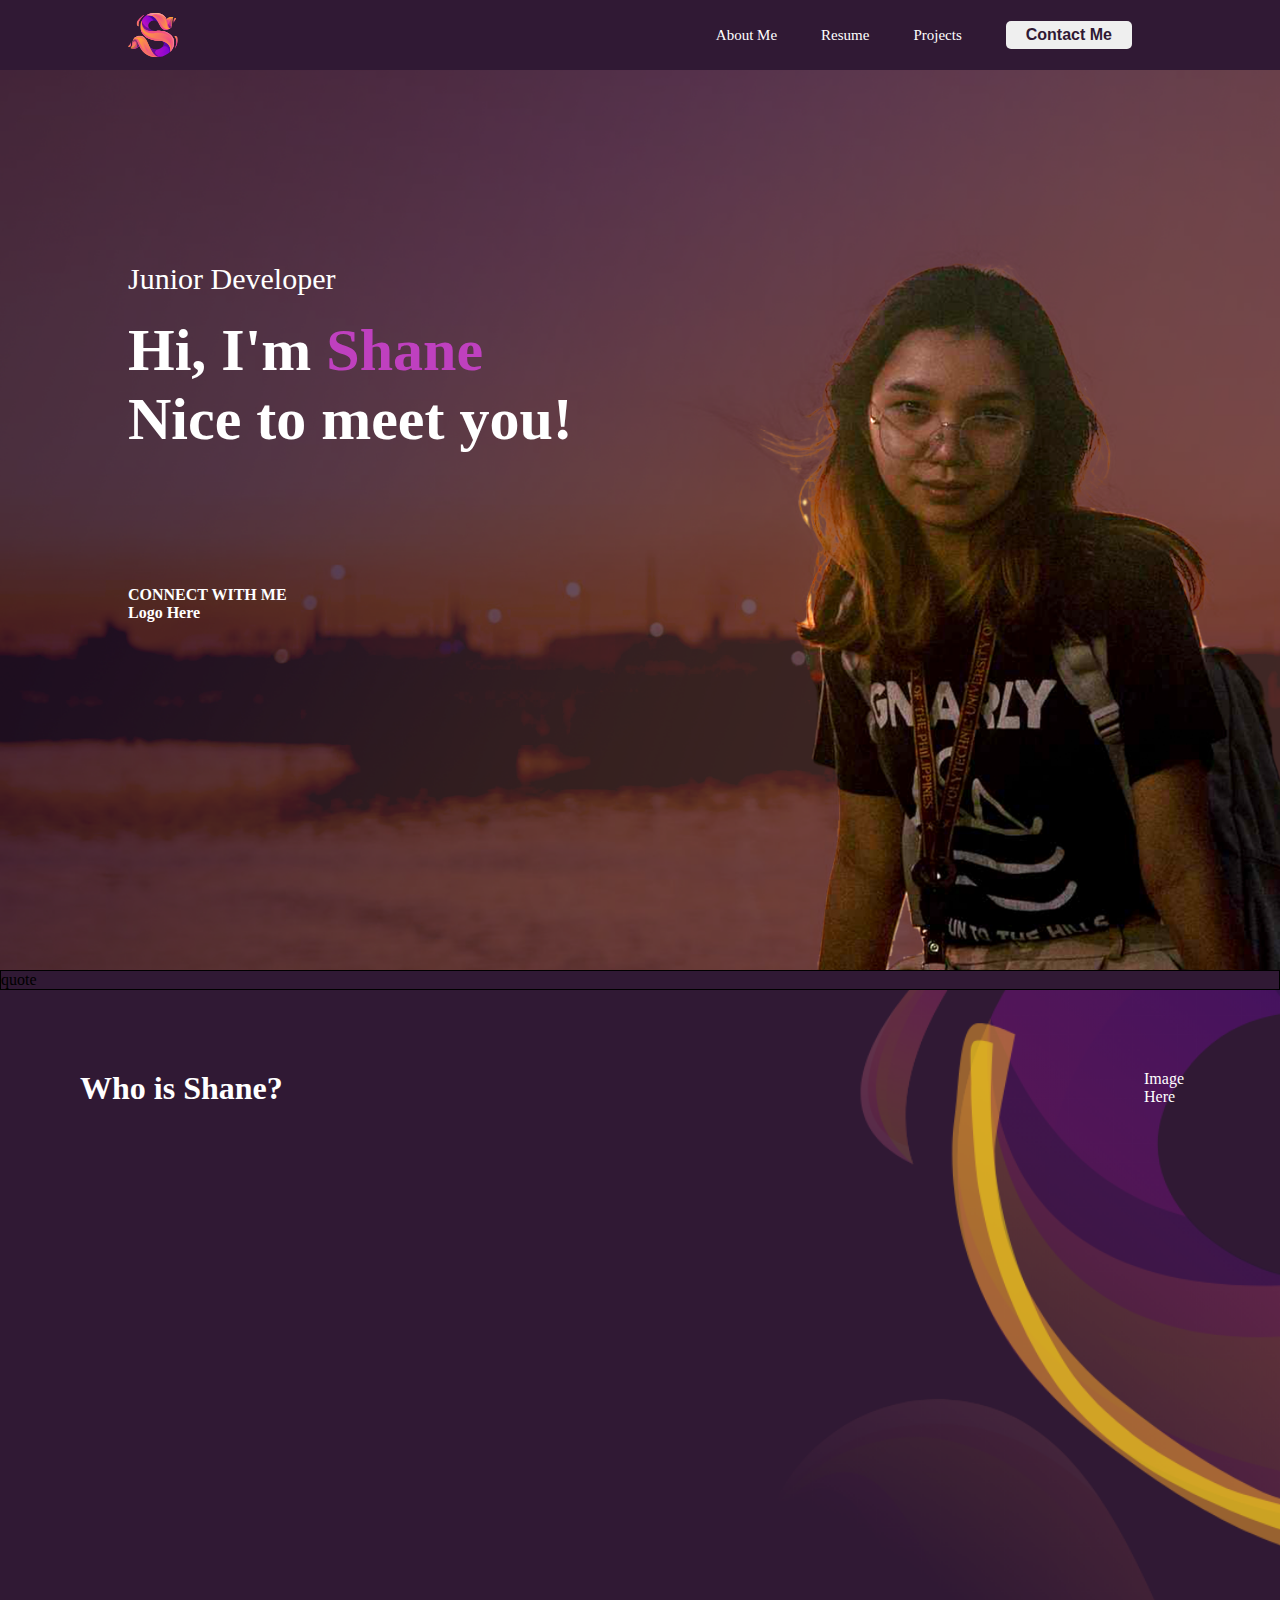
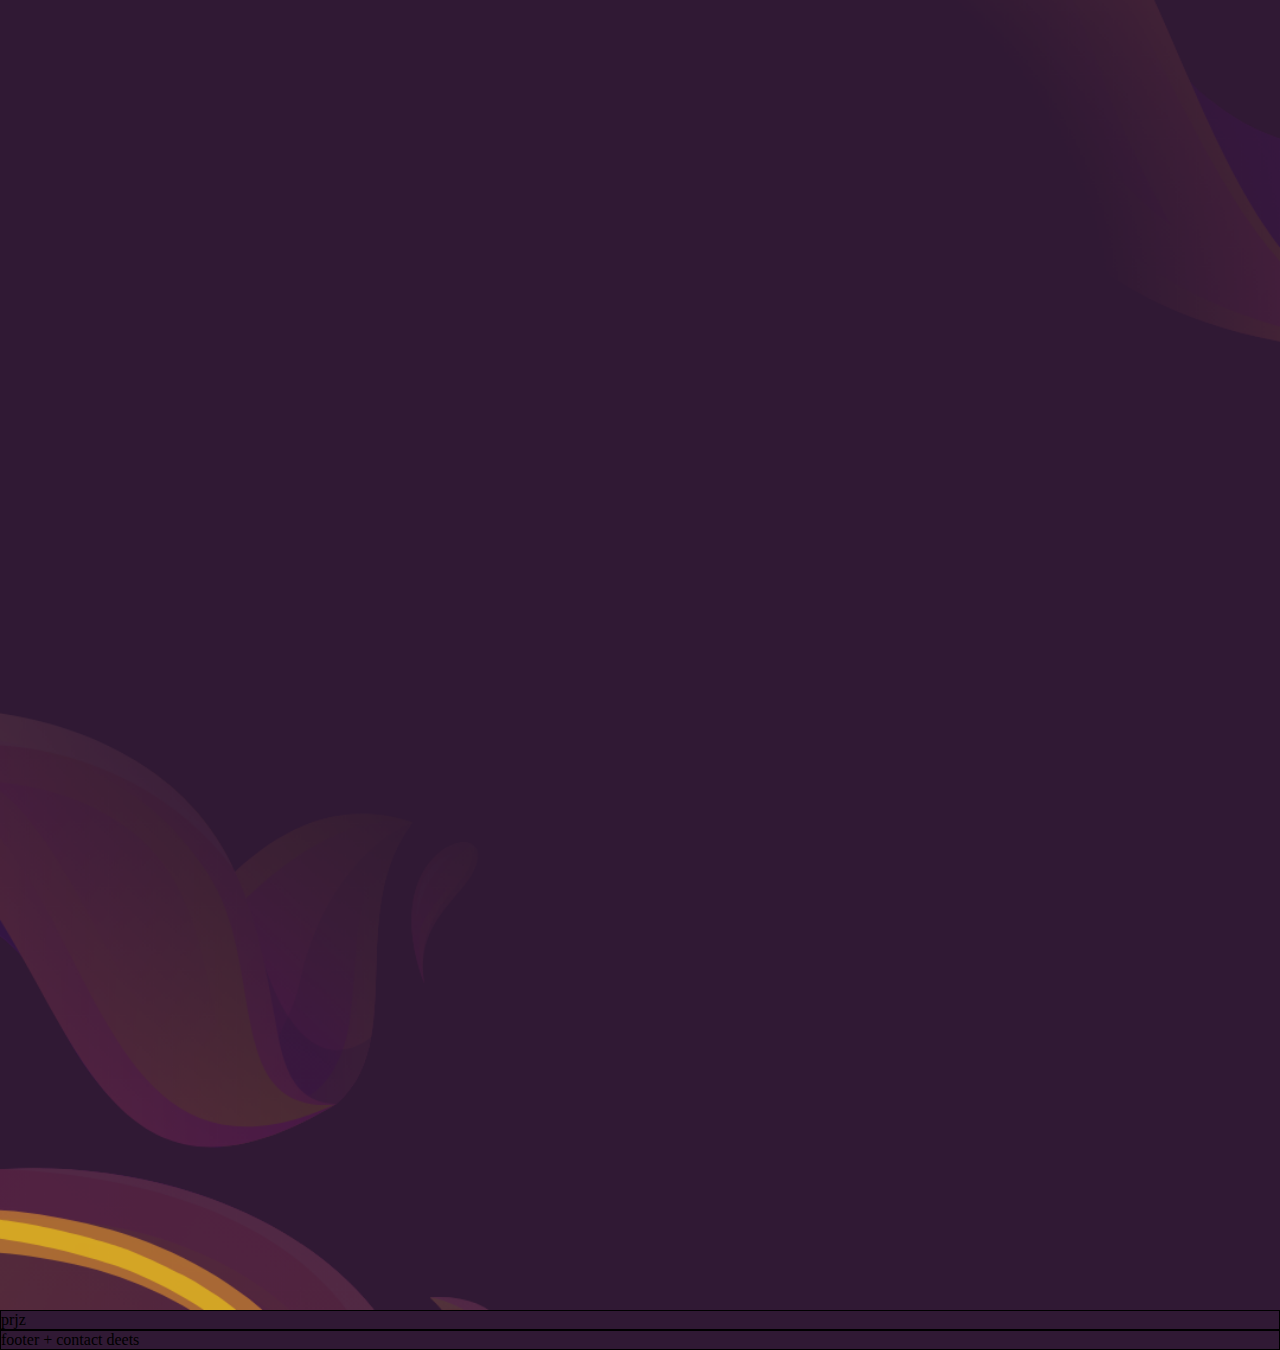
==== index.html @ 04e3bec7 "first commit" ====
<!DOCTYPE html>
<html lang=en>
    <head>
        <title>Shane's Website</title>
        <meta charset="utf-8">
        <meta name="viewport" content="width=device-width, initial-scale=1.0">
        <link rel="stylesheet" href="style.css">
        <link el="stylesheet" href="https://fonts.googleapis.com/css?family=Montserrat">
    </head>

    <body>
        <div class="main">

            <div class="navHeader">

                <img id="logo" src="images/sdr-logo.svg" alt="Shane Logo">
                <ul>
                    <li><a href="">About Me</a></li>
                    <li><a href="">Resume</a></li>
                    <li><a href="">Projects</a></li>
                    <li><button class="contactme">Contact Me</button></li>
                </ul>

            </div>

            <div class="hero">
                <div class="header-text">
                    <p>Junior Developer</p>
                    <h1>Hi, I'm <span>Shane</span><br>Nice to meet you!</h1>
                </div>

                <div class="connect">
                    <p>CONNECT WITH ME</p>
                    <div class="contacts-logo">
                        Logo Here
                    </div>
                </div>
            </div>

            <div class="quote">
                quote
            </div>

            <div class="about">
                <div id="container">
                    <div class="row">
                        <div class="left">
                            <h1>Who is Shane?</h1>
                        </div>

                        <div class="right">
                            Image Here
                        </div>
                    </div>
                </div> 
            </div>

            <div class="projects">
                prjz
            </div>

            <div class="footer">
                footer + contact deets
            </div>

        </div>

    </body>
</html>
---- style.css ----
* {
    margin: 0px;
    padding: 0px;
}

body{
    background-color: #301934;
    font-family: "Montserrat", serif;
}

/* width */
::-webkit-scrollbar {
    width: 0px;
}

.navHeader {
    width: 100;
    display: flex;
    align-items: center;
    justify-content: space-between;
    padding: 10px 10%;
}

#logo{
    width: 50px;
    cursor: pointer;
}

.navHeader ul{
    list-style: none;
    width: 100%;
    text-align: right;
}

.navHeader ul li{
    display: inline-block;
    margin: 10px 20px;
    color: white;
}

.navHeader ul li a{
    color: white;
    font-size: 15px;
    text-decoration: none;
    position: relative;
}

/*Kapag normal*/
.navHeader ul li a::after{
    content: '';
    width: 0;
    height: 2px;
    background-color: aliceblue;
    position: absolute;
    left: 0;
    bottom: -6px;
    transition: 0.5s;
}

/*Kapag naka hover*/
.navHeader ul li a:hover::after{
    width: 100%;
}

.contactme{
    display: flex;
    align-items: center;
    padding: 5px 20px;
    border: 0px;
    outline: 0;
    border-radius: 5px;
    color: #301934;
    font-weight: bold;
    font-size: 16px;
    cursor: pointer;
}

.hero {
    width: 100%;
    height: 100vh;
    background-image: url("images/bg.png");
    background-size: cover;
    background-position: center;
}

.header-text{
    padding: 15% 10%;
    font-size: 30px;
    color: #FFF;
}

.header-text h1{
    margin-top: 20px;
    font-size: 60px;
}

.header-text h1 span{
    color: #BF40BF;
}

.connect{
    padding: 0 10%;
    margin-top: -60px;
    color: #FFF;
    font-weight: bolder;
}


.quote {
    border: 1px black solid;
}

/*---------------ABOUT---------------------*/
.about {   
    width: 100%;
    height: 1920px;
    background-image: url("images/bg-2.png");
    background-size: cover;
    background-position: center;
}

#container{
    padding: 80px 80px;
    color: #fff
}

.row{
    display: flex;
    justify-content: space-between;
    flex-wrap: wrap;
}

.left{
    flex-basis: 60%;
}
/*
.left img{

}*/

.right{
    flex-basis: 5%
}

.skills {
    border: 1px black solid;
}

.projects {
    border: 1px black solid;
}

.footer {
    border: 1px black solid;
}
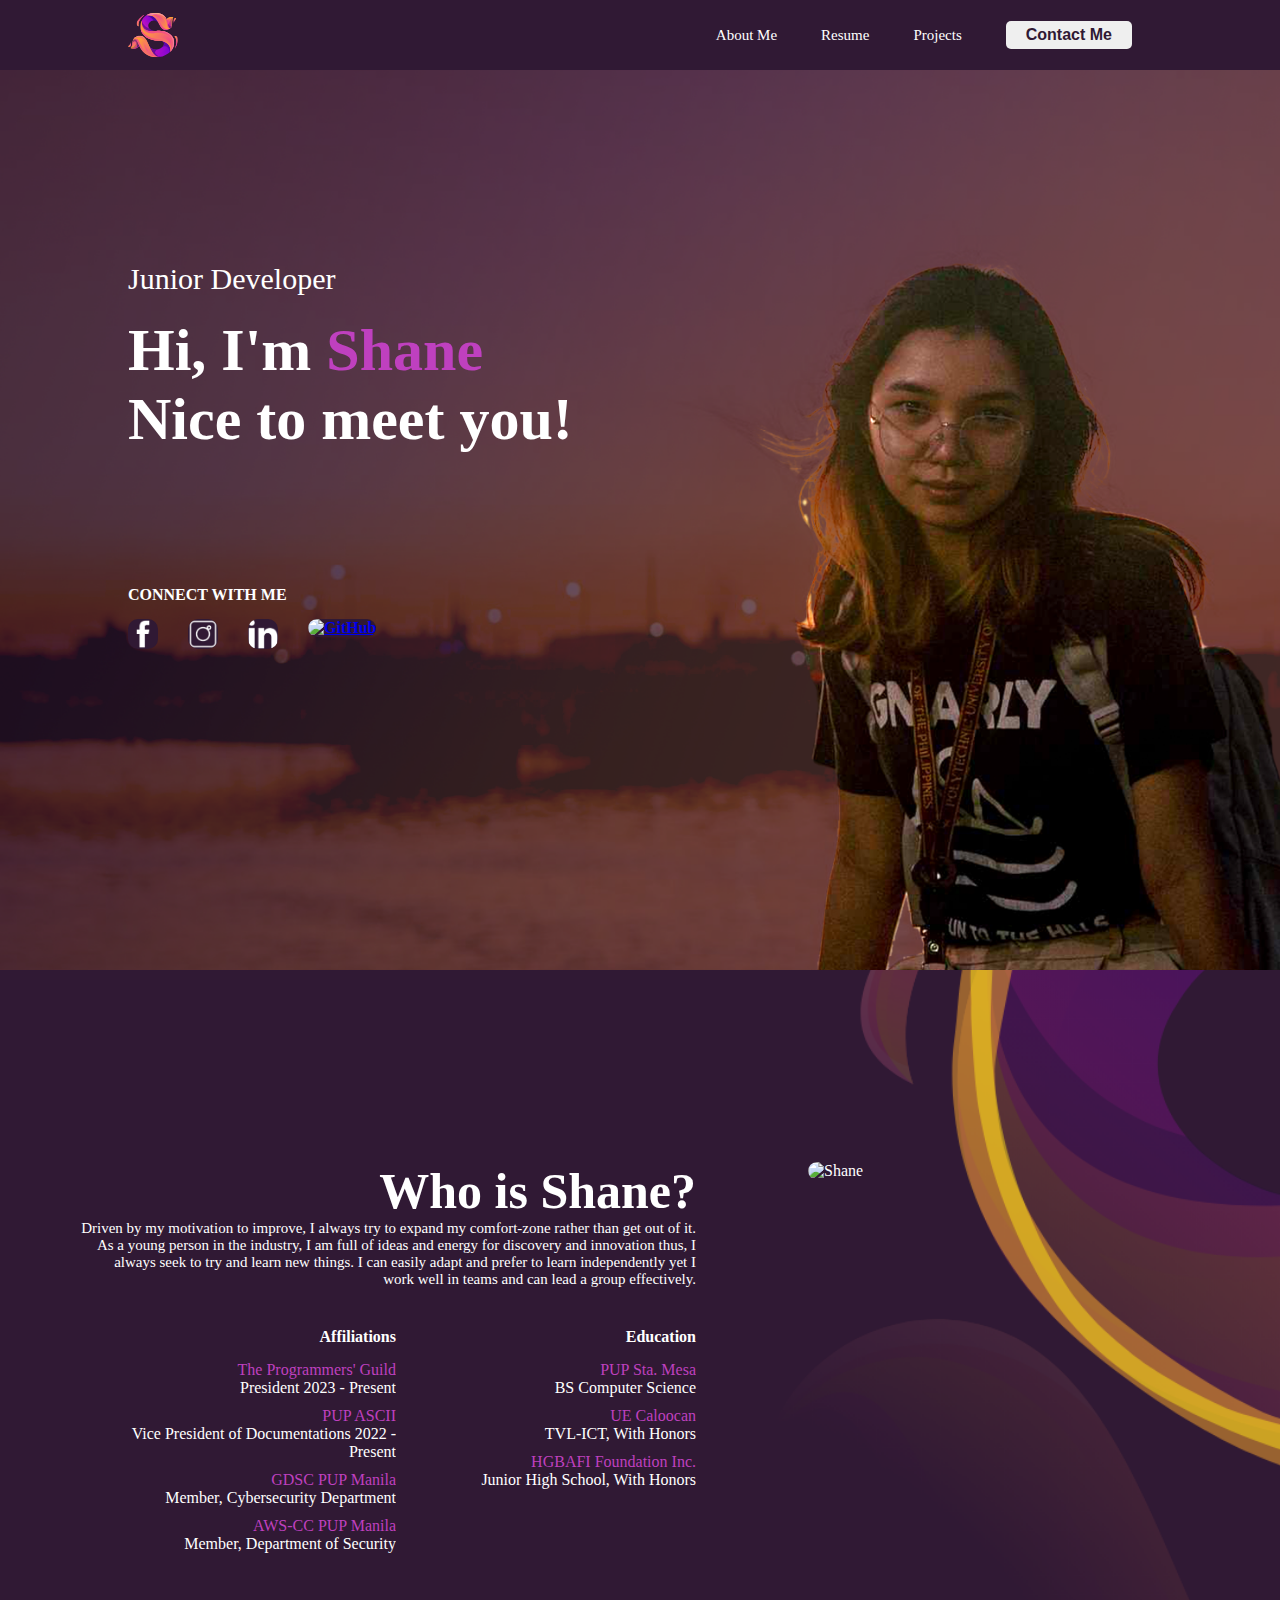
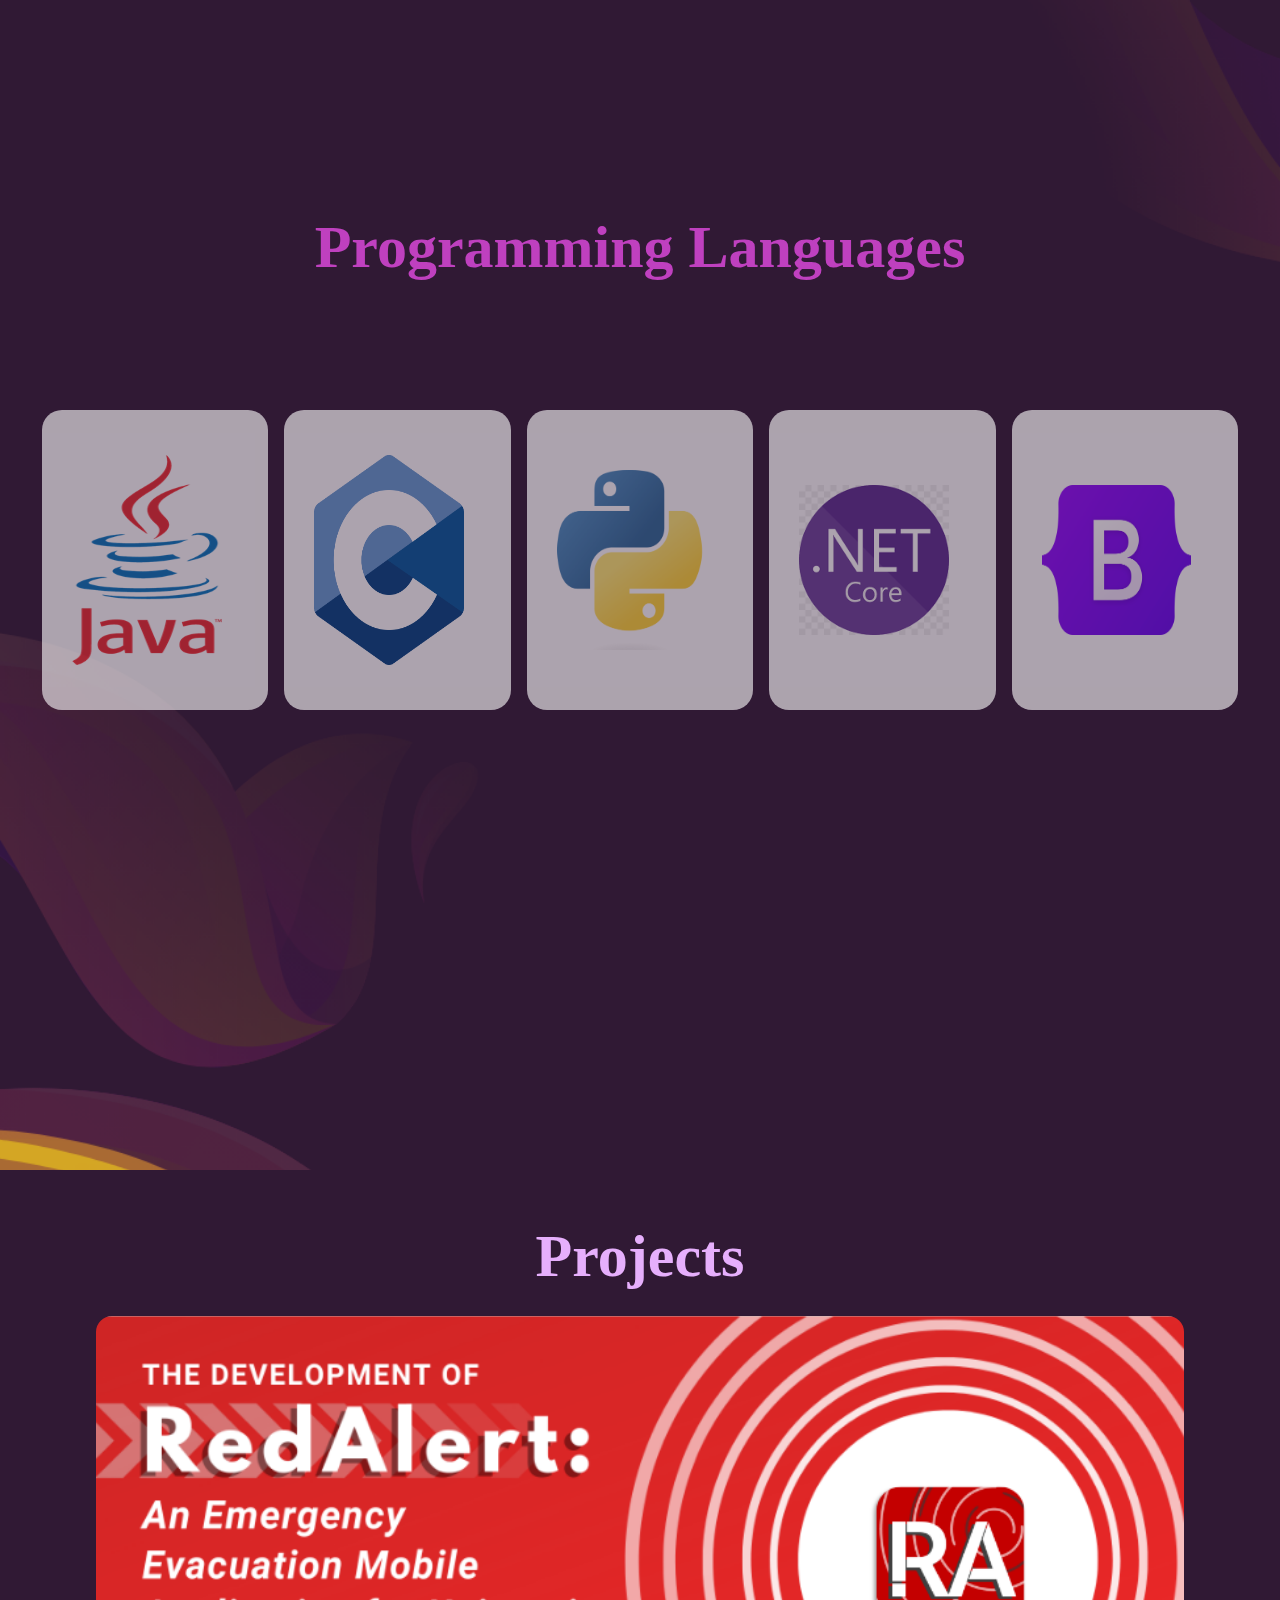
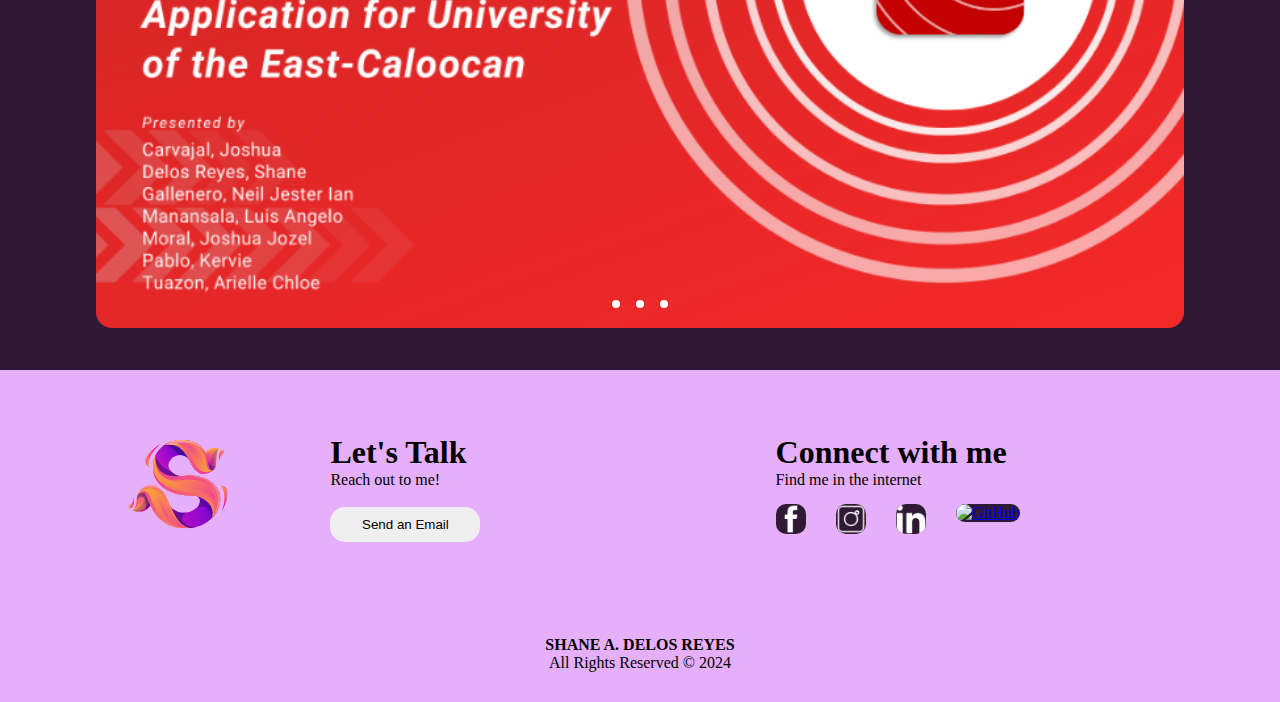
==== commit 81b4cc1d: "complete website" ====
--- a/index.html
+++ b/index.html
@@ -1,24 +1,25 @@
 <!DOCTYPE html>
 <html lang=en>
     <head>
-        <title>Shane's Website</title>
+        <title>Home | Shane's Portfolio</title>
         <meta charset="utf-8">
         <meta name="viewport" content="width=device-width, initial-scale=1.0">
         <link rel="stylesheet" href="style.css">
+        <link rel="icon" type="image/x-icon" href="/images/sdr-logo.svg">
         <link el="stylesheet" href="https://fonts.googleapis.com/css?family=Montserrat">
     </head>
 
     <body>
-        <div class="main">
+        <div class="main" id="main-section">
 
             <div class="navHeader">
 
                 <img id="logo" src="images/sdr-logo.svg" alt="Shane Logo">
                 <ul>
-                    <li><a href="">About Me</a></li>
-                    <li><a href="">Resume</a></li>
-                    <li><a href="">Projects</a></li>
-                    <li><button class="contactme">Contact Me</button></li>
+                    <li><a href="#about-section">About Me</a></li>
+                    <li><a href="resume.html" target="_blank">Resume</a></li>
+                    <li><a href="#project-section">Projects</a></li>
+                    <li><button class="contactme" onclick="window.location.href='#contact-section';">Contact Me</button></li>
                 </ul>
 
             </div>
@@ -30,37 +31,112 @@
                 </div>
 
                 <div class="connect">
-                    <p>CONNECT WITH ME</p>
+                    <p id="connect-text">CONNECT WITH ME</p>
                     <div class="contacts-logo">
-                        Logo Here
+                        <a href="https://www.facebook.com/shadelrey"><img id="fb-logo" src="images/FB.png" alt="Facebook"></a>
+                        <a href="https://www.instagram.com/sha.dlry/"><img id="ig-logo" src="images/IG.png" alt="Instagram"></a>
+                        <a href="https://www.linkedin.com/in/shane-delos-reyes-1b6353242/"><img id="in-logo" src="images/LINKEDIN.png" alt="LinkedIn"></a>
+                        <a href="https://github.com/nesah"><img id="git-logo" src="images/git.png" alt="GitHub"></a>
                     </div>
                 </div>
             </div>
 
-            <div class="quote">
-                quote
-            </div>
-
-            <div class="about">
+            <div class="about" id="about-section">
                 <div id="container">
                     <div class="row">
                         <div class="left">
-                            <h1>Who is Shane?</h1>
+                            <h1 id="subtitle">Who is Shane?</h1>
+                            <p id="description">Driven by my motivation to improve, I always try to expand my comfort-zone rather than get out of it. 
+                                As a young person in the industry, I am full of ideas and energy for discovery and innovation thus, 
+                                I always seek to try and learn new things. I can easily adapt and prefer to learn independently 
+                                yet I work well in teams and can lead a group effectively.</p>
+                                
+                                <div class="tabs">
+                                    <div class="tab-affi">
+                                    <p class="tab-links">Affiliations</p>
+                                    <iframe src="affiliations.html"></iframe>
+                                    </div>    
+
+                                    <div class="tab-educ">
+                                        <p class="tab-links">Education</p>
+                                        <iframe src="educ.html"></iframe>
+                                    </div>
+                                </div>
+                                
+
                         </div>
 
                         <div class="right">
-                            Image Here
+                            <img id="right-img" src="images/Shane Delos Reyes - VP Records.png" alt="Shane">
                         </div>
                     </div>
                 </div> 
+                
+                <h1 class="skills-header">Programming Languages</h1>
+                <div class="programming-skills">
+                    <div class="logo1">
+                        <img id="java" src="images/java.png" alt="Java">
+                    </div>
+                    <div class="logo2">
+                        <img id="C" src="images/C.png" alt="C">
+                    </div>
+                    <div class="logo3">
+                        <img id="python" src="images/python.png" alt="python">
+                    </div>
+                    <div class="logo4">
+                        <img id="dotnet" src="images/net.png" alt=".Net">
+                    </div>
+                    <div class="logo5">
+                        <img id="bootstrap" src="images/bootstrap.png" alt="bootstrap">
+                    </div>
+                </div>
             </div>
 
-            <div class="projects">
-                prjz
+            <div class="projects" id="project-section">
+                <h1 class="proj-header">Projects</h1>
+                <div class="slider-wrapper">
+                    <div class="slider">
+                        <img id="slide1" src="./images/redalert.png" alt="redalert">
+                        <img id="slide2" src="./images/lutong bahay.png" alt="lutongbahay">
+                        <img id="slide3" src="./images/cloudway airlines.png" alt="cloudway">
+                    </div>
+                <div class="slider-nav">
+                    <a href="#proj1"></a>
+                    <a href="#proj2"></a>
+                    <a href="#proj3"></a>                   
+                </div>  
+                </div>
+                
             </div>
 
-            <div class="footer">
-                footer + contact deets
+            <div class="footer" id="contact-section">
+                <div class="contact">
+                    <a href="#main-section"><img id="footer-logo" src="images/sdr-logo.svg" alt="Shane Logo"></a>
+                    
+                    <div class="email">
+                        <h1>Let's Talk</h1>
+                        <p>Reach out to me!</p><br>
+                        <button class="email-button" onclick="location.href='mailto:sdelosreyes0421@gmail.com';">Send an Email</button>
+                    </div>
+
+                    <div class="link-logo">
+                        <h1>Connect with me</h1>
+                        <p>Find me in the internet</p>
+                        <div class="contacts-logo">
+                            <a href="https://www.facebook.com/shadelrey"><img id="fb-logo" src="images/FB.png" alt="Facebook"></a>
+                            <a href="https://www.instagram.com/sha.dlry/"><img id="ig-logo" src="images/IG.png" alt="Instagram"></a>
+                            <a href="https://www.linkedin.com/in/shane-delos-reyes-1b6353242/"><img id="in-logo" src="images/LINKEDIN.png" alt="LinkedIn"></a>
+                            <a href="https://github.com/nesah"><img id="git-logo" src="images/git.png" alt="GitHub"></a>
+                        </div>
+                    </div>
+                     
+                </div>
+                <div class="copyright">
+                    <p id="name">SHANE A. DELOS REYES</p>
+                    All Rights Reserved © 2024
+                </div>  
+            
+
             </div>
 
         </div>
--- a/style.css
+++ b/style.css
@@ -73,6 +73,7 @@
     font-weight: bold;
     font-size: 16px;
     cursor: pointer;
+    transition: scroll;
 }
 
 .hero {
@@ -99,21 +100,35 @@
 }
 
 .connect{
+    display: flex;
+    flex-direction: column;
     padding: 0 10%;
     margin-top: -60px;
     color: #FFF;
     font-weight: bolder;
 }
 
+.contacts-logo{
+    display: flex;
+    margin-left: 0;
+    margin-right: auto;
+}
+
+.connect img{
+    width: 30px;
+    margin: 15px 30px 0 0;
+    border: #fff;
+    border-width: 30px;
+}
 
 .quote {
     border: 1px black solid;
 }
 
-/*---------------ABOUT---------------------*/
+/*---------------ABOUT---------------*/
 .about {   
     width: 100%;
-    height: 1920px;
+    height: 1800px;
     background-image: url("images/bg-2.png");
     background-size: cover;
     background-position: center;
@@ -128,28 +143,229 @@
     display: flex;
     justify-content: space-between;
     flex-wrap: wrap;
+    padding-top: 10%;
 }
 
 .left{
-    flex-basis: 60%;
-}
-/*
-.left img{
-
-}*/
+    flex-basis: 55%;
+    text-align: right;
+}
+
+/*----------------container----------------*/
+#subtitle{
+    font-size: 50px;
+}
+
+#description {
+    font-size: 15px;
+}
+
+.tabs{
+    margin-top: 40px;
+    display: flex;
+    justify-content: right;
+}
+
+.tab-links{
+    margin-left: auto;
+    margin-right: 0;
+    font-size: 16px;
+    cursor: pointer;
+    font-weight: bold;
+}
+
+iframe{
+    border: 0;
+    margin-top: 5px;
+    height: 250px;
+}
 
 .right{
-    flex-basis: 5%
-}
-
-.skills {
-    border: 1px black solid;
-}
-
-.projects {
-    border: 1px black solid;
-}
+    flex-basis: 35%;
+    border-width: 10px;
+    border-color: black;
+    width: 60px;
+    overflow: hidden;
+}
+
+#right-img{
+    width: 110%;
+    border-radius: 20px;
+}
+
+/*----------programming skills------------*/
+
+.skills-header{
+    margin-top: 10%;
+    font-size: 60px;
+    color: #BF40BF;
+    text-align: center;
+}
+
+.programming-skills{
+    display: flex;
+    justify-content: center;
+    align-items: center;
+}
+
+.logo1, .logo2, .logo3, .logo4, .logo5{
+    width: 13%;
+    height: 300px;
+    background-color: #fff;
+    border-radius: 20px;
+    margin: 10% 8px 10% 8px;
+    padding: 0px 30px;
+    opacity: 60%;
+    display: flex;
+    align-items: center;
+}
+
+#java{
+    width: 90%;
+    height: 70%;
+    align-self: center;
+}
+#C{
+    width: 90%;
+    height: 70%;
+    align-self: center;
+}
+#python{
+    width: 90%;
+    height: 60%;
+    align-self: center;
+}
+#dotnet{
+    width: 90%;
+    height: 50%;
+    align-self: center;
+}
+#bootstrap{
+    width: 90%;
+    height: 50%;
+    align-self: center;
+}
+
+/*-----------projects-----------*/
+.proj-header{
+    margin-top: 20px;
+    margin-bottom: 25px;
+    font-size: 60px;
+    color: #E6AFFC;
+    text-align: center;
+}
+
+.projects{
+    background-color: #301934;
+    padding: 2em;
+}
+
+.slider-wrapper{
+    position: relative;
+    max-width: 68rem;
+    margin: 0 auto;
+}
+
+.slider{
+    display: flex;
+    aspect-ratio: 16 / 9;
+    overflow-x: auto;
+    scroll-snap-type: x mandatory;
+    scroll-behavior: smooth;
+    box-shadow: 0 1.5rem 3rem -0.75rem hsla(0, 0%, 0% 0.25);
+    border-radius: 1rem;
+}
+
+.slider img{
+    flex: 1 0 100% ;
+    scroll-snap-align: start;
+    object-fit: cover;
+}
+
+.slider-nav{
+    display: flex;
+    column-gap: 1rem;
+    position: absolute;
+    bottom: 1.25rem;
+    left: 50%;
+    transform: translate(-50%);
+    z-index: 1;
+}
+
+.slider-nav a{
+    width: 0.5rem;
+    height: 0.5rem;
+    border-radius: 50%;
+    background-color: #fff;
+    transition: opacity ease 250ms;
+}
+
+.slider-nav a:hover{
+    opacity: 1;
+}
+
+/*---------footer-----------*/
 
 .footer {
-    border: 1px black solid;
-}+    margin-top: 10px;
+}
+
+.contact{
+    background-color: #E6AFFC;
+    padding: 5% 10%;
+    display: flex;
+    justify-content: center;
+}
+
+.contacts-logo img{
+    width: 30px;
+    margin: 15px 30px 0 0;
+    border: #fff;
+    border-width: 30px;
+    background-color: #301934;
+    border-radius: 10px;
+}
+
+.email{
+    padding: 0 10%;
+    float: left;
+    margin-left: 0;
+    margin-right: auto;
+}
+
+.email-button{
+    padding: 10px;
+    border-radius: 15px;
+    width: 150px;
+    border-width: 0;
+}
+
+.link-logo{
+    padding: 0 10%;
+    margin-right: 0;
+    margin-left: auto;
+}
+
+#footer-logo{
+    width: 100px;
+    cursor: pointer;
+}
+
+.footer-deets{
+    padding: 5% 10%;
+    display: flex;
+    justify-content: center;
+}
+
+.copyright{
+    background-color: #E6AFFC;
+    text-align: center;
+    font-size: 14       px;
+    padding: 30px;
+}
+
+#name{
+    font-weight: bold;
+}
+
+
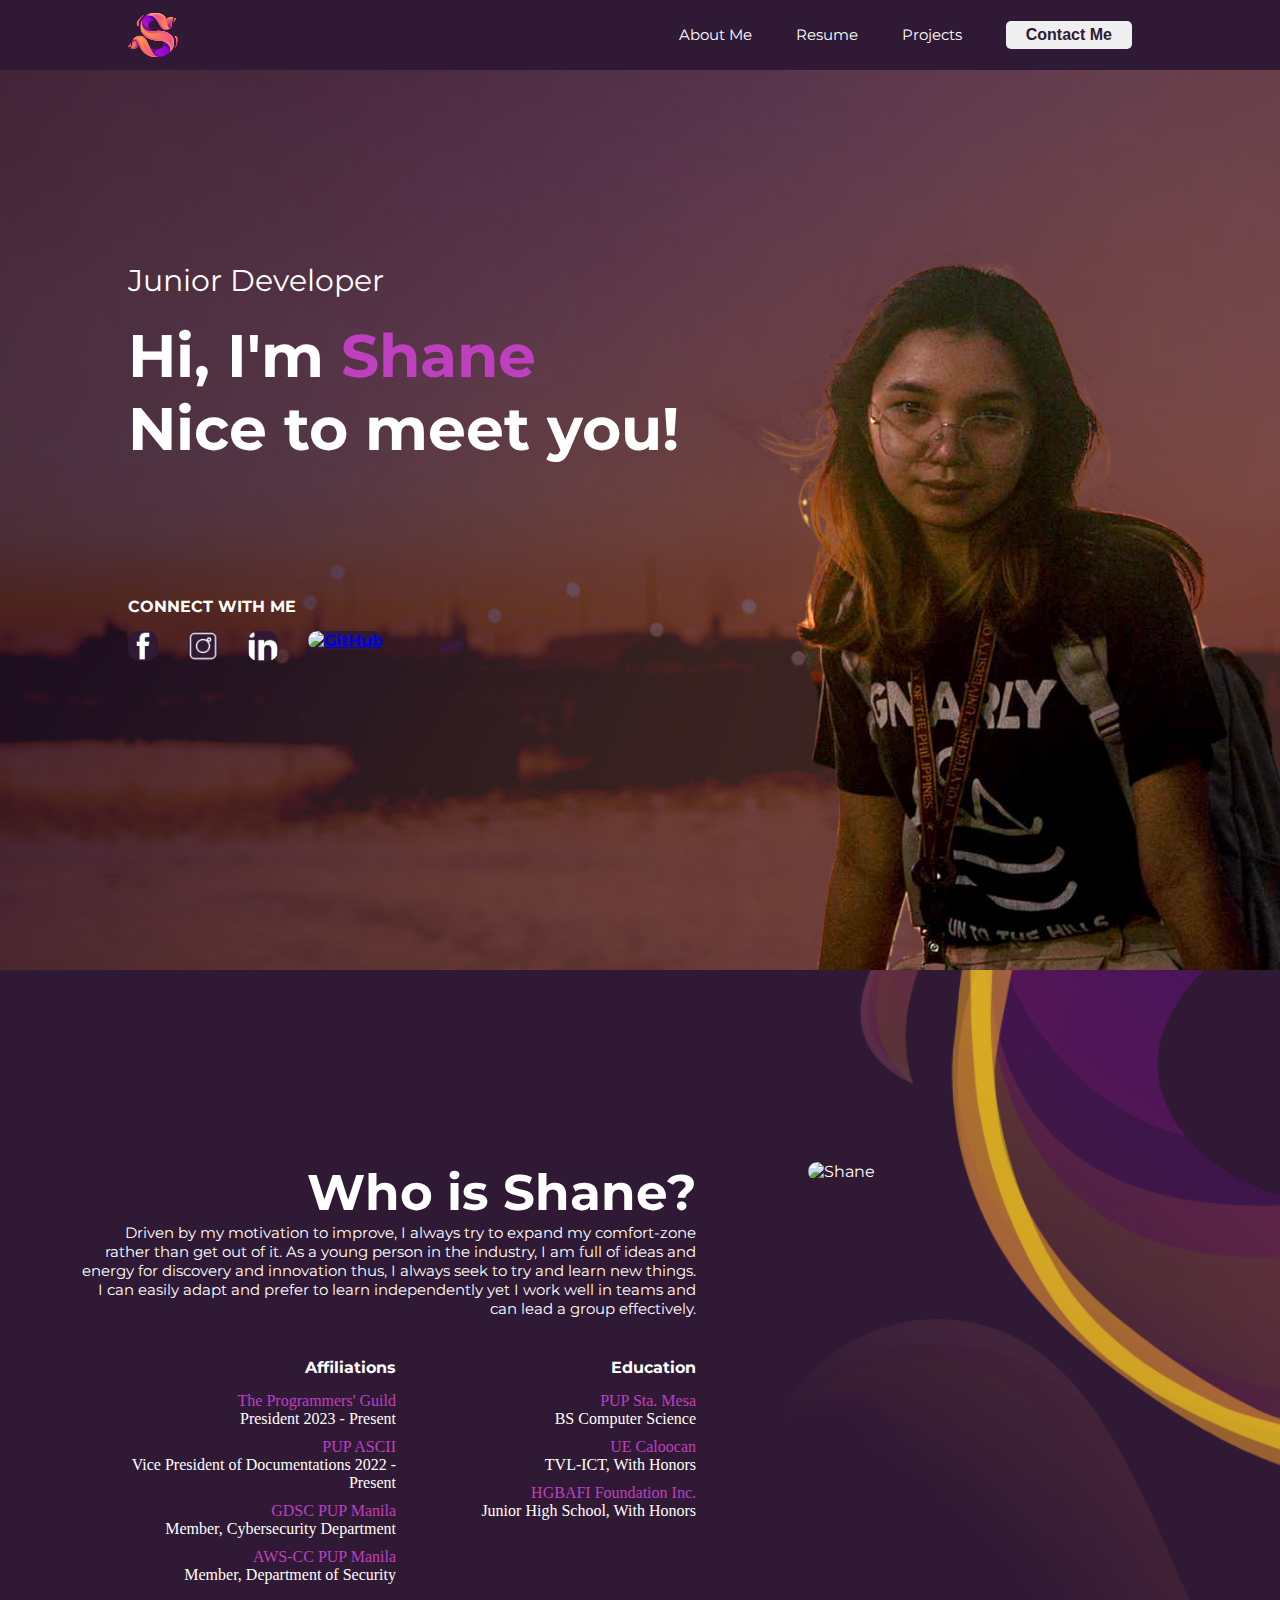
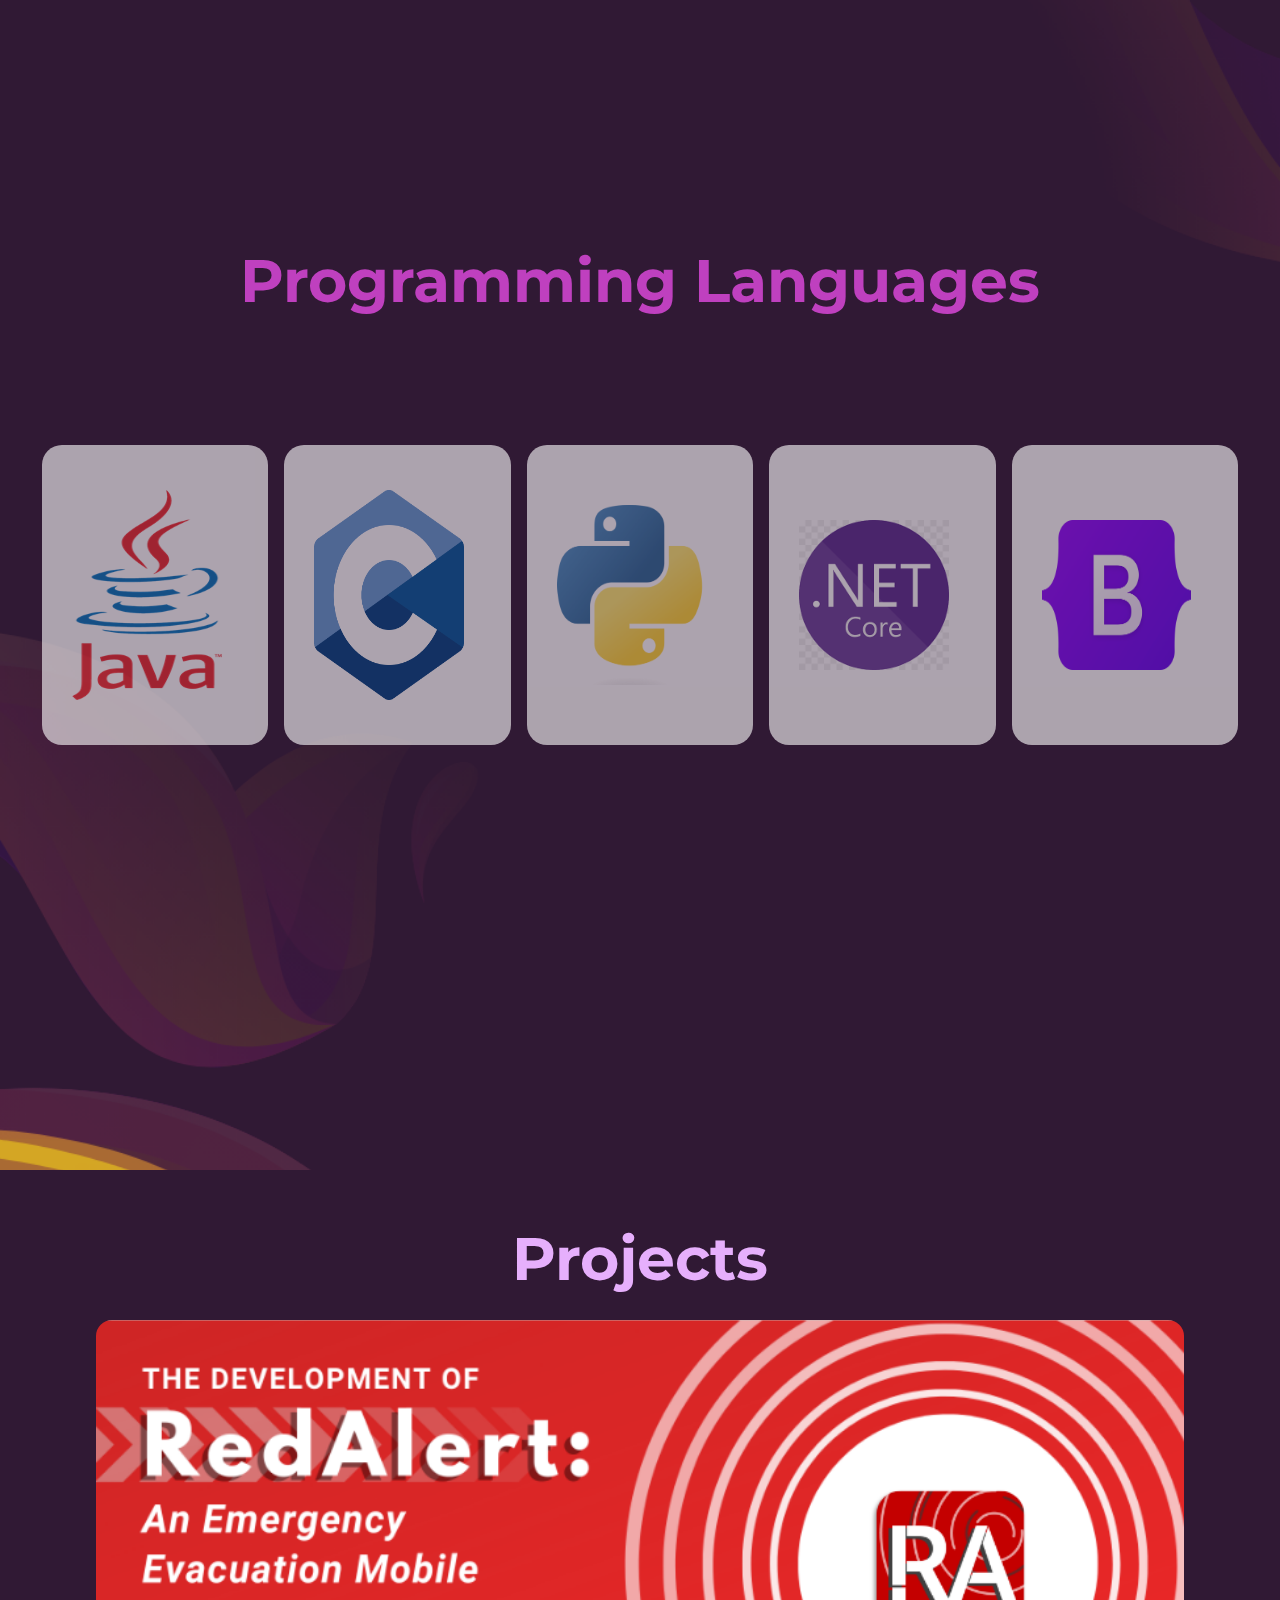
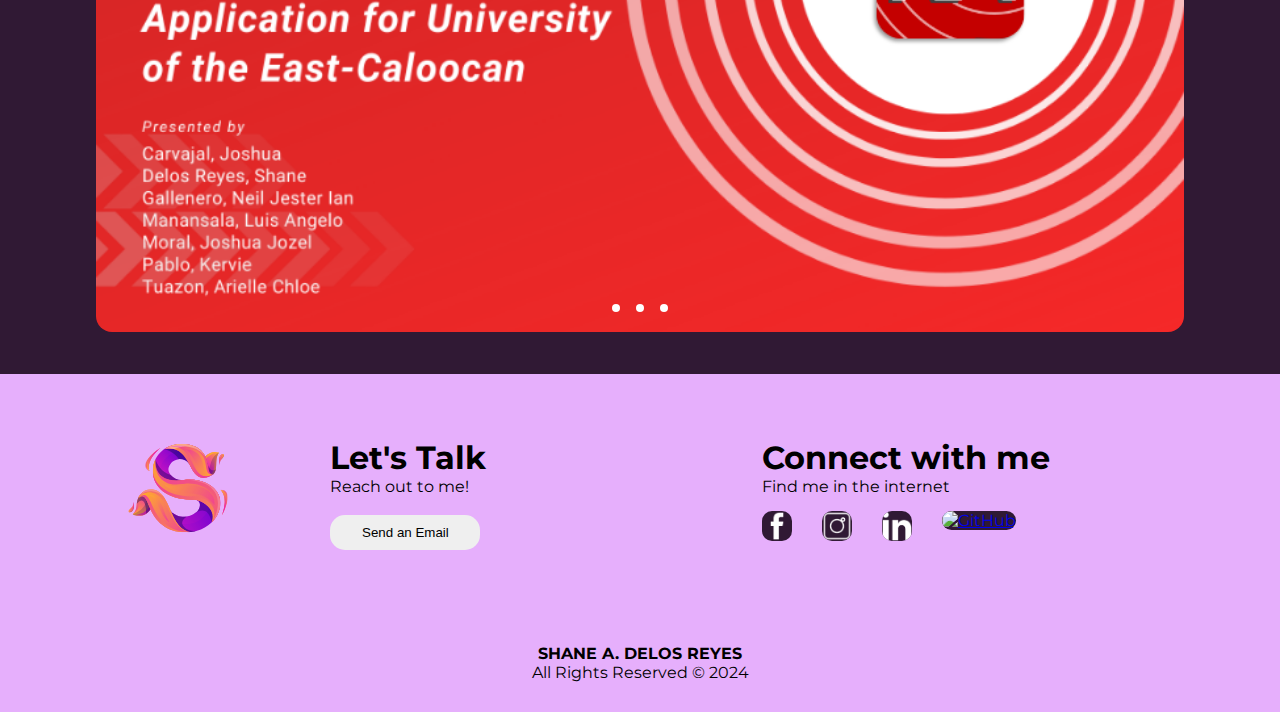
==== commit 3021634e: "added navicon and fixed the canva link" ====
--- a/index.html
+++ b/index.html
@@ -5,8 +5,8 @@
         <meta charset="utf-8">
         <meta name="viewport" content="width=device-width, initial-scale=1.0">
         <link rel="stylesheet" href="style.css">
-        <link rel="icon" type="image/x-icon" href="/images/sdr-logo.svg">
-        <link el="stylesheet" href="https://fonts.googleapis.com/css?family=Montserrat">
+        <link rel="icon" type="image/x-icon" href="images/sdr-logo.svg">
+        <link rel="stylesheet" href="https://fonts.googleapis.com/css?family=Montserrat">
     </head>
 
     <body>
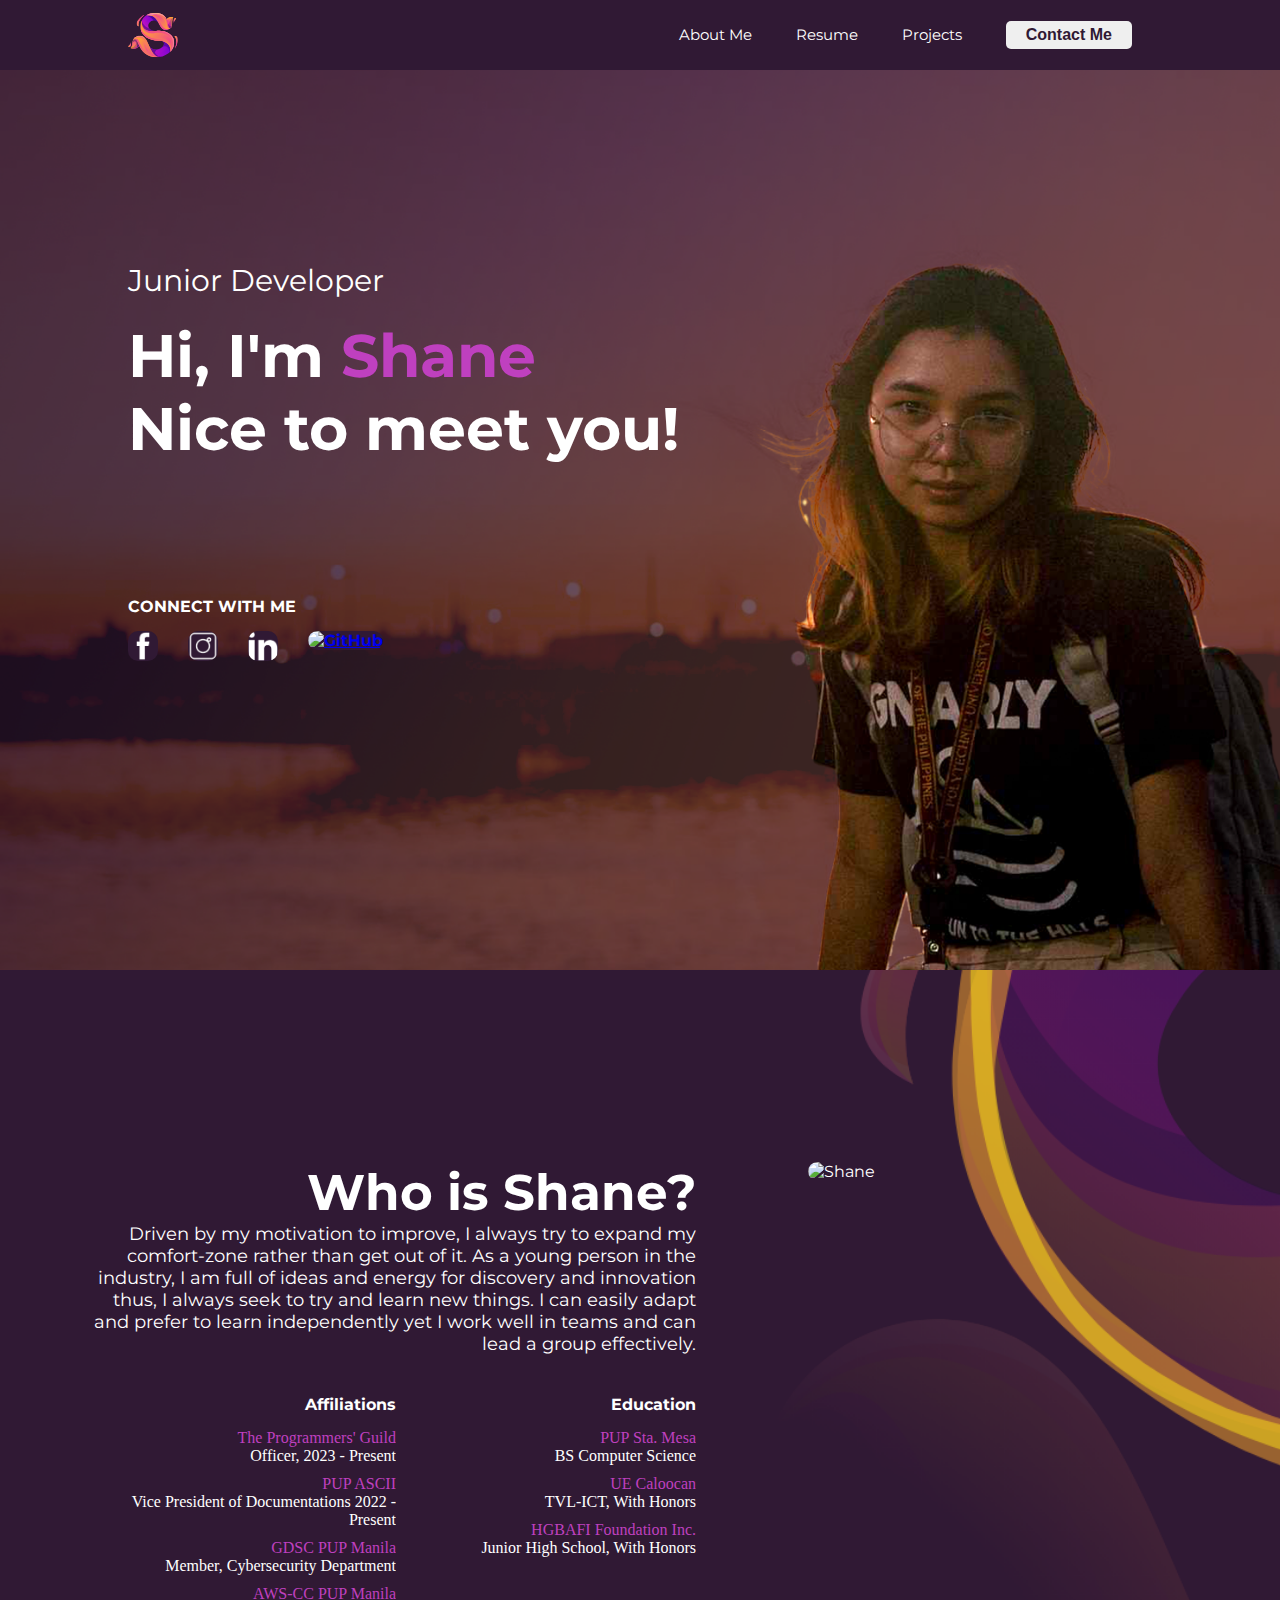
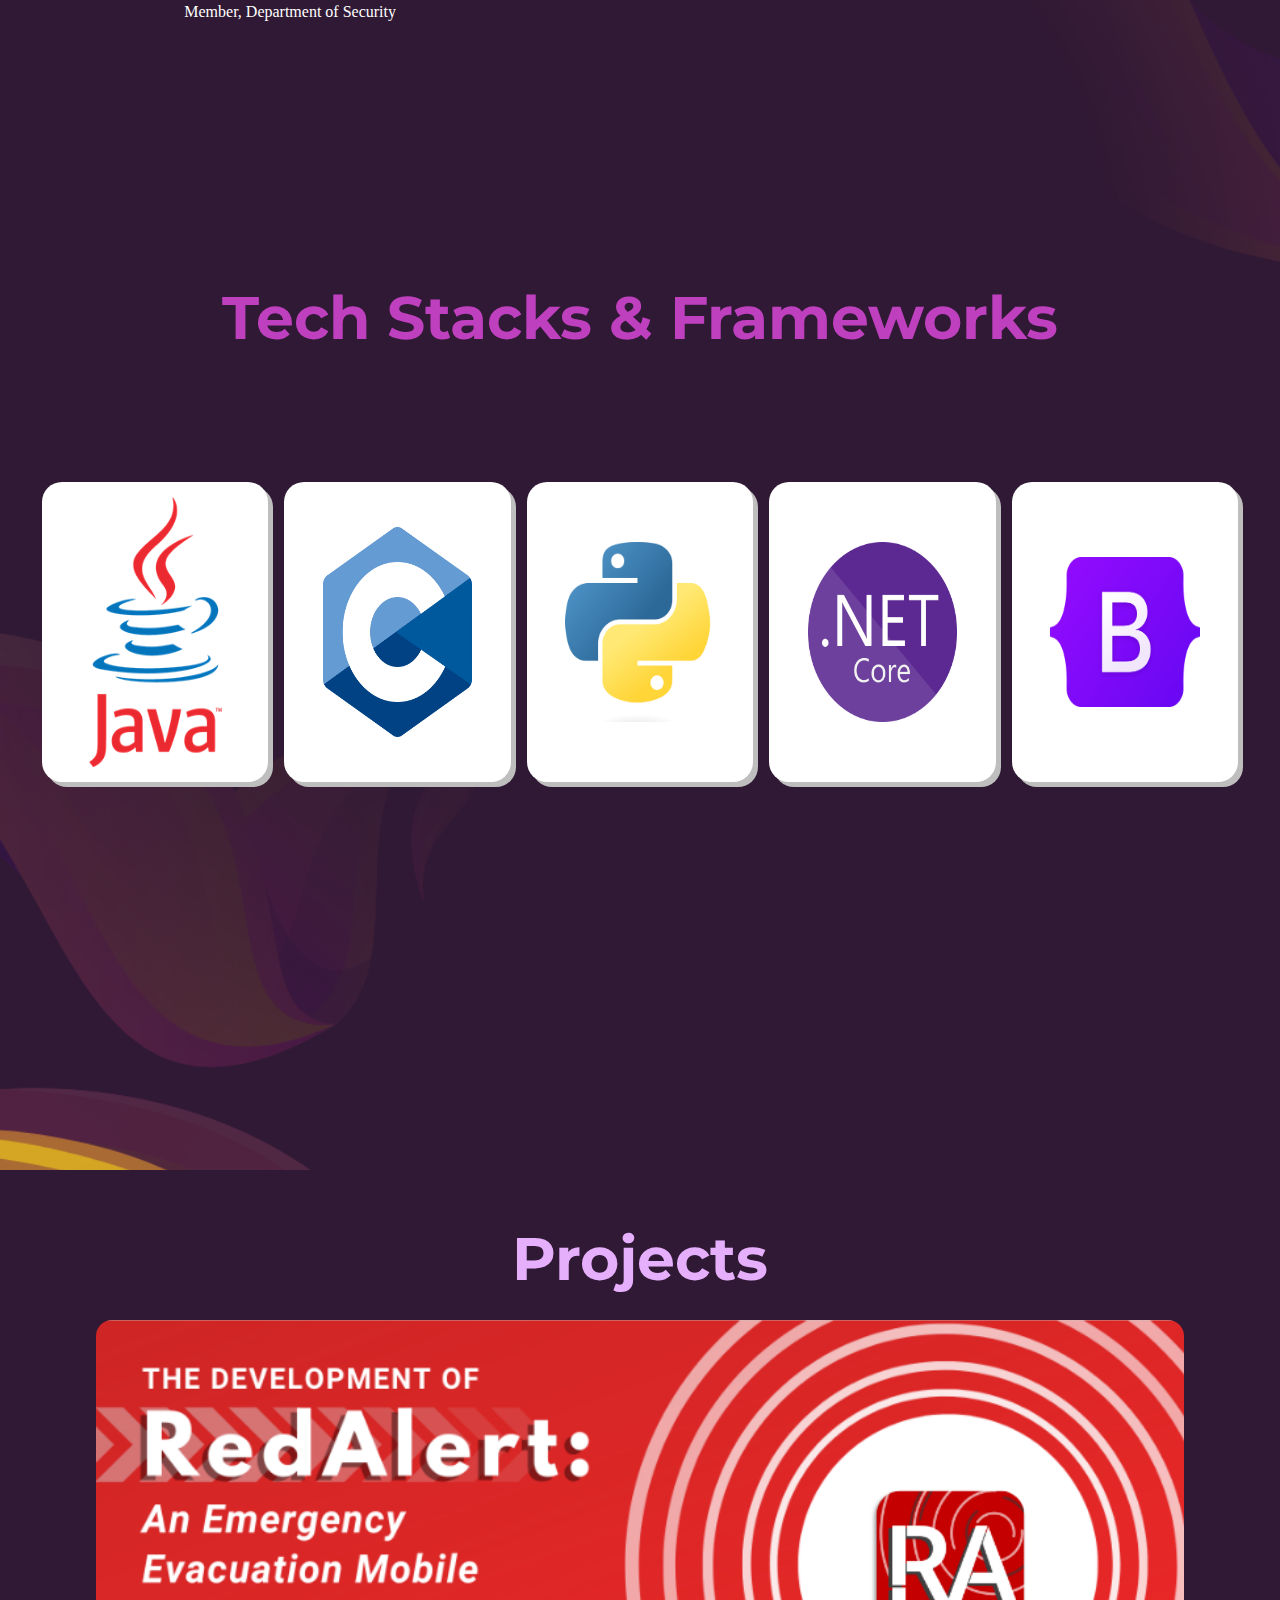
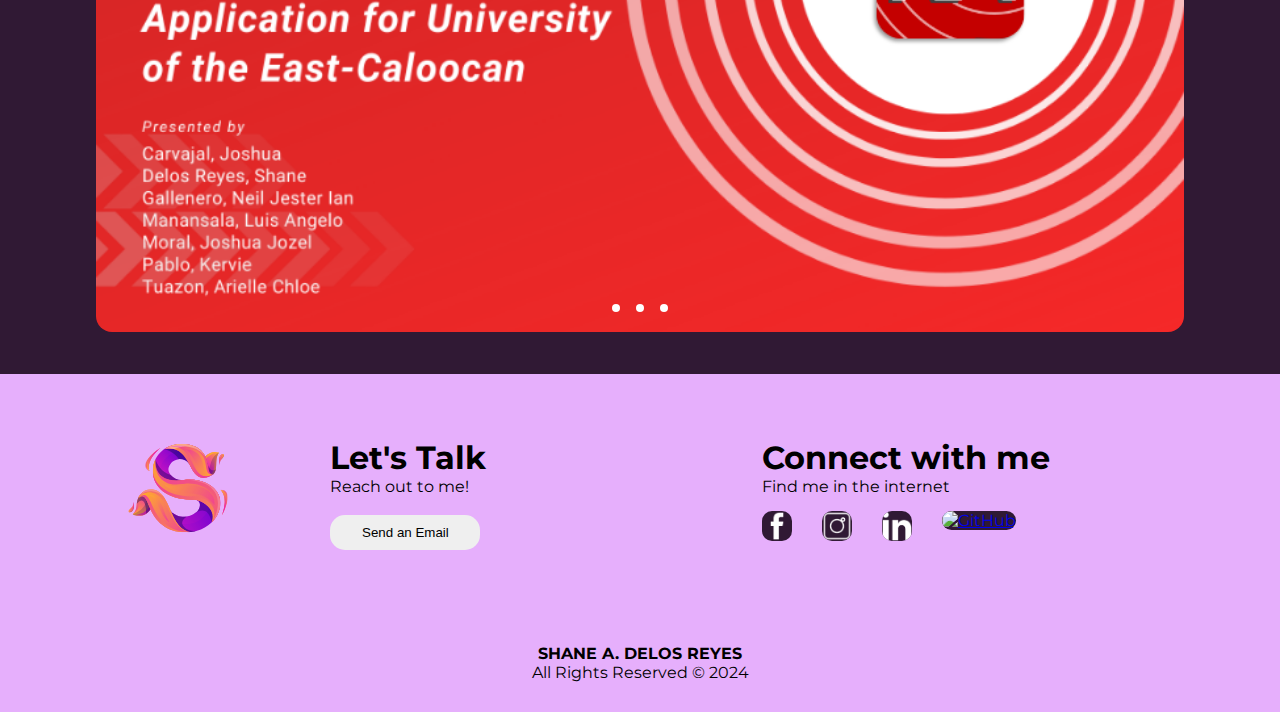
==== commit 80baf23d: "Removed resume page" ====
--- a/index.html
+++ b/index.html
@@ -17,7 +17,7 @@
                 <img id="logo" src="images/sdr-logo.svg" alt="Shane Logo">
                 <ul>
                     <li><a href="#about-section">About Me</a></li>
-                    <li><a href="resume.html" target="_blank">Resume</a></li>
+                    <li><a href="https://drive.google.com/file/d/13-MFj8GZNWPKVVEHpFJ-cno8px2R7_Ho/view?usp=sharing" target="_blank">Resume</a></li>
                     <li><a href="#project-section">Projects</a></li>
                     <li><button class="contactme" onclick="window.location.href='#contact-section';">Contact Me</button></li>
                 </ul>
@@ -72,7 +72,7 @@
                     </div>
                 </div> 
                 
-                <h1 class="skills-header">Programming Languages</h1>
+                <h1 class="skills-header">Tech Stacks & Frameworks</h1>
                 <div class="programming-skills">
                     <div class="logo1">
                         <img id="java" src="images/java.png" alt="Java">
@@ -84,7 +84,7 @@
                         <img id="python" src="images/python.png" alt="python">
                     </div>
                     <div class="logo4">
-                        <img id="dotnet" src="images/net.png" alt=".Net">
+                        <img id="dotnet" src="images/NET_Core_Logo.svg.png" alt=".Net">
                     </div>
                     <div class="logo5">
                         <img id="bootstrap" src="images/bootstrap.png" alt="bootstrap">
--- a/style.css
+++ b/style.css
@@ -157,7 +157,7 @@
 }
 
 #description {
-    font-size: 15px;
+    font-size: 18px;
 }
 
 .tabs{
@@ -215,35 +215,46 @@
     border-radius: 20px;
     margin: 10% 8px 10% 8px;
     padding: 0px 30px;
-    opacity: 60%;
+    opacity: 100%;
     display: flex;
     align-items: center;
+    box-shadow: 5px 5px #bebebe;
 }
 
 #java{
-    width: 90%;
-    height: 70%;
-    align-self: center;
+    width: 80%;
+    height: 90%;
+    align-self: center;
+    margin-left: auto;
+    margin-right: auto;
 }
 #C{
     width: 90%;
     height: 70%;
     align-self: center;
+    margin-left: auto;
+    margin-right: auto;
 }
 #python{
     width: 90%;
     height: 60%;
     align-self: center;
+    margin-left: auto;
+    margin-right: auto;
 }
 #dotnet{
     width: 90%;
-    height: 50%;
-    align-self: center;
+    height: 60%;
+    align-self: center;
+    margin-left: auto;  
+    margin-right: auto;
 }
 #bootstrap{
     width: 90%;
     height: 50%;
     align-self: center;
+    margin-left: auto;
+    margin-right: auto;
 }
 
 /*-----------projects-----------*/
